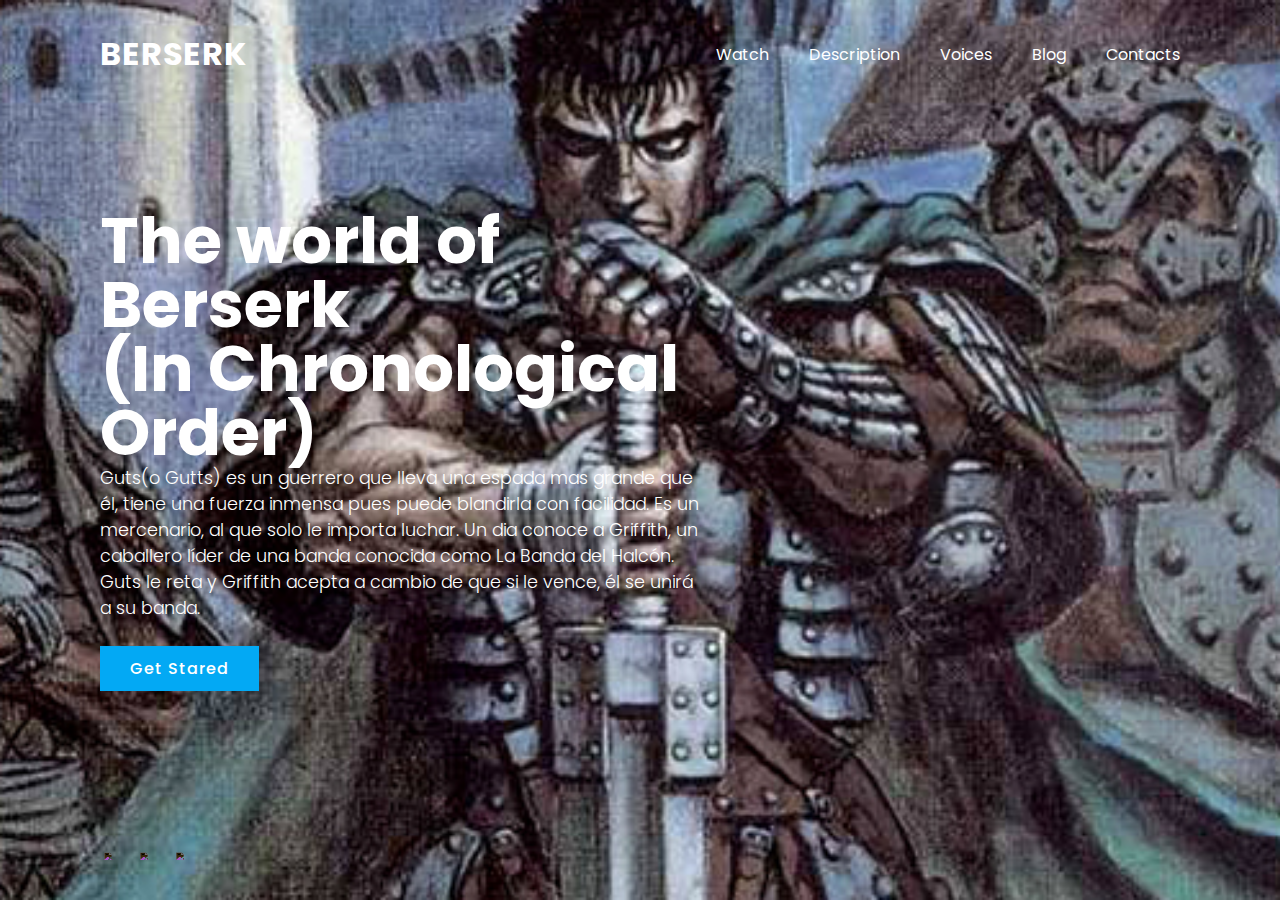
==== index.html @ 18582d55 "Landing page -Berserk" ====
<!DOCTYPE html>
<html lang="en">
<head>
    <meta charset="UTF-8">
    <meta http-equiv="X-UA-Compatible" content="IE=edge">
    <meta name="viewport" content="width=device-width, initial-scale=1.0">
    <title>Landing_page / Anime</title>
    <link rel="stylesheet" href="style.css">
</head>
<body>
    <section>
<header>

<a href="#" class="logo">Berserk</a>

<div class="toggleMenu" onclick="toggleMenu();">
</div>
<ul class="navigation">
<li><a href="#">Watch</a></li>
<li><a href="#">Description</a></li>
<li><a href="#">Voices</a></li>
<li><a href="#">Blog</a></li>
<li><a href="#">Contacts</a></li>
</ul>
</header>

<div class="content">
    <div class="contentBx">
<h2> The world of Berserk 
    <br>
    (In Chronological Order) 
</h2>
<p>Guts(o Gutts) es un guerrero que lleva una espada mas grande que él, tiene una fuerza inmensa pues puede blandirla con facilidad. Es un mercenario, al que solo le importa luchar. Un dia conoce a Griffith, un caballero líder de una banda conocida como La Banda del Halcón. Guts le reta y Griffith acepta a cambio de que si le vence, él se unirá a su banda.

</p>
<br>
<a href="#">Get Stared</a>
    </div>

</div>

<ul class="sci">
    <li><a href="#"><img src="https://dl.dropbox.com/s/bi5geh57hfbrmwg/facebook.png?dl=0"></a></li>
    <li><a href="#"><img src="https://dl.dropbox.com/s/4uwk1na2w2hc22i/twitter.png?dl=0"></a></li>
    <li><a href="#"><img src="https://dl.dropbox.com/s/v54pjdarru5m47v/instagram.png?dl=0"></a></li>
</ul>
    </section>

    <script type="text/javascript">
function toggleMenu(){

    const toggleMenu=document.querySelector('.toggleMenu');
    const navigation=document.querySelector('.navigation');
    toggleMenu.classList.toggle('active');
    navigation.classList.toggle('active');

}

    </script>

</body>
</html>
---- style.css ----
@import url('https://fonts.googleapis.com/css?family=Poppins:200,300,400,500,600,700,800,900&display=swap');

*{

    margin: 0;
    padding: 0;
    box-sizing: border-box;
}


body{
color: white;
font-family: 'Poppins', Sans-Serif;

}





section{



    position: relative;
    width: 100%;
    min-height: 100vh;
    background:url(/img/»Berserk«-Manga-continúa-con-un-nuevo-capítulo.jpg);

    background-size: cover;
    background-position: center;
    display: flex;
    justify-content: flex-start;
    align-items: center;
    padding: 100px;
}

header{

    position: absolute;
    top:0;
    left: 0;
    width: 100%;
padding: 30px 100px;
display: flex;
justify-content: space-between;
align-items: center;
}
a{
    color: white;
}

header .logo{

    position: relative;
    font-size: 2em;
    color: #fff;
    text-transform: uppercase;
    font-weight: 700;
    text-decoration: none;
    letter-spacing: 1px;
}
header .navigation{

    position: relative;
    display: flex;
}

header .navigation li{

    list-style: none;
}

header .navigation li a{

    display: inline-block;
    color: #fff;
    margin-left: 40px;
    text-decoration: none;
}

header .navigation li a:hover{

    color: #03a9f4;
}

.content{

    max-width: 600px;
}
.content .contentBx h2{

    font-size: 4em;
    color: #fff;
    line-height: 1em;
}

.content .contentBx p{

    font-size: 1.1em;
    color: #fff;
    font-weight: 300;
    margin-inline-end:  20px 0;
}


.content .contentBx a{

display: inline-block;
padding:  10px 30px;
background: #03a9f4;
color: #fff;
text-decoration: none;
font-weight: 500;
letter-spacing: 1px;
}


.sci{

    position: absolute;
    bottom: 30px;
    display: flex;
}

.sci li{
    list-style: none;
    display: flex;
    justify-content: center;
    align-items: center;

}


.sci li a{

    position: relative;
    display: inline-block;
    margin-right: 20px;
    filter: invert(1);
    transform: scale(0.5);
}


@media (max-width:991px) {
    
header{

    padding: 15px 40px;

}

section{
    padding: 40px;
      background: url(img/BERSERK-cover-illustration-by-cristiansanchezart-01-b-original.jpg);
      background-size: cover;
      background-position: center;

}


.content .contentBx h2{

    font-size: 2.5em;
}

.content .contentBx p{

    font-size: 1em;
}


header .navigation{

    position: fixed;
    top: 0;
    left: 0;
    right: 0;
    bottom: 0;
    background: #000;
    z-index: 10;
    display: none;
    justify-content: center;
    align-items: center;
    flex-direction: column;
}



header .navigation.active{
    display: flex;
}

header .navigation li a{

    font-size: 24px;
 margin: 10px 0;
}

.toggleMenu{

    position: relative;
    width: 30px;
    height: 30px;
    background: url(https://dl.dropbox.com/s/lzknlahhl597pzf/menu.png?dl=0);
background-position: center;
background-size: no-repeat;
cursor: pointer;
z-index: 11;
}

.toggleMenu.active{
    background: url(https://dl.dropbox.com/s/c6zx7eq6wtx3vwf/close.png?dl=0);
    background-position: center;
    background-size: 25px;
    background-size: no-repeat;

}



}
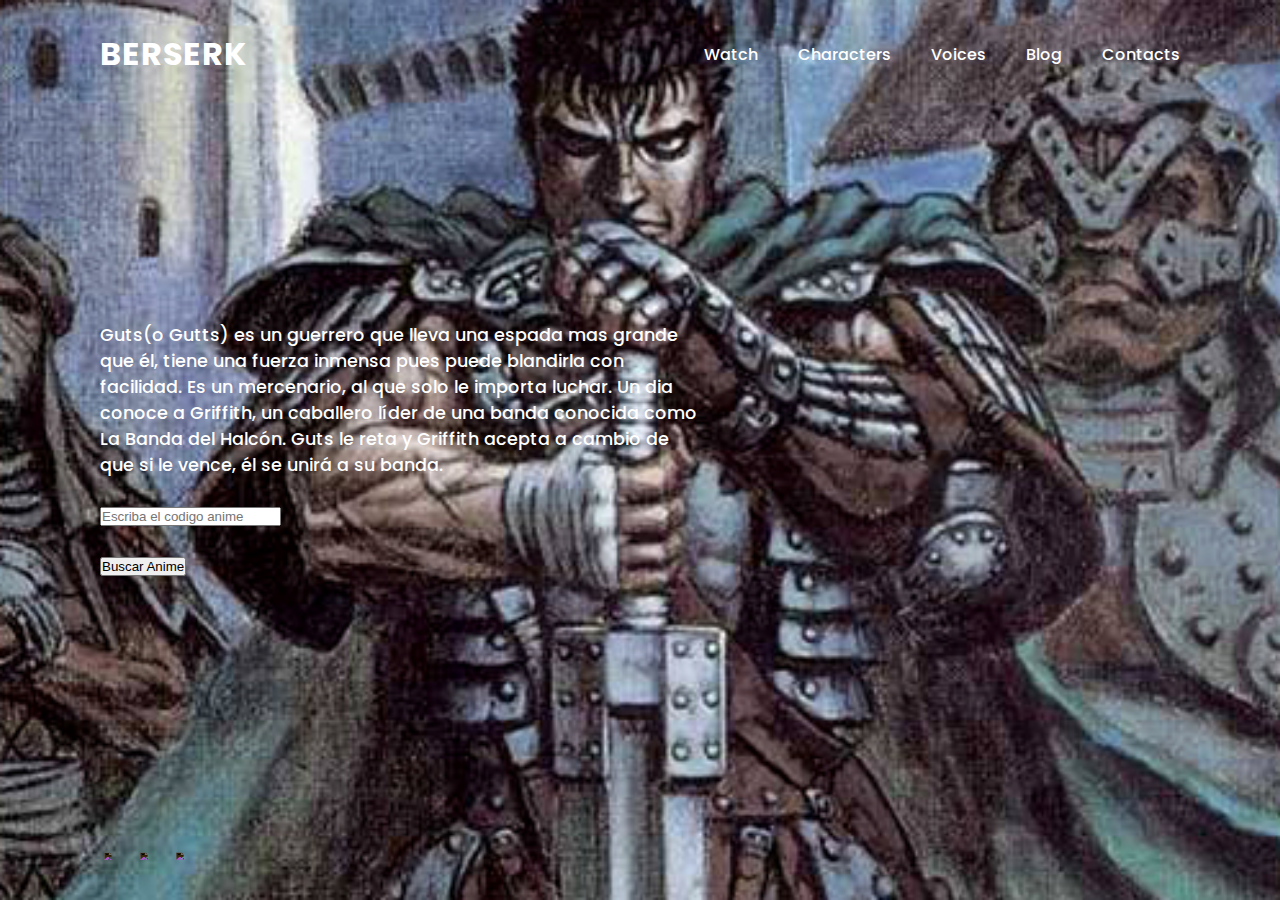
==== commit 0f2bad98: "Enlace con api y nuevo enlace a characters" ====
--- a/index.html
+++ b/index.html
@@ -6,18 +6,25 @@
     <meta name="viewport" content="width=device-width, initial-scale=1.0">
     <title>Landing_page / Anime</title>
     <link rel="stylesheet" href="style.css">
+    <script
+    src="https://code.jquery.com/jquery-3.0.0.js"
+ 
+    crossorigin="anonymous"></script>
+    
+    <link rel="stylesheet" href="https://cdn.jsdelivr.net/npm/bootstrap@5.1.3/dist/css/bootstrap.min.css" integrity="sha384-1BmE4kWBq78iYhFldvKuhfTAU6auU8tT94WrHftjDbrCEXSU1oBoqyl2QvZ6jIW3" crossorigin="anonymous">
 </head>
 <body>
-    <section>
+    <section id="sectioning">
+   
 <header>
 
-<a href="#" class="logo">Berserk</a>
+<a href="#" class="logo" id="title">Berserk</a>
 
 <div class="toggleMenu" onclick="toggleMenu();">
 </div>
 <ul class="navigation">
 <li><a href="#">Watch</a></li>
-<li><a href="#">Description</a></li>
+<li><a  href="personajes.html">Characters</a></li>
 <li><a href="#">Voices</a></li>
 <li><a href="#">Blog</a></li>
 <li><a href="#">Contacts</a></li>
@@ -26,15 +33,21 @@
 
 <div class="content">
     <div class="contentBx">
-<h2> The world of Berserk 
-    <br>
-    (In Chronological Order) 
+<h2 id="orginal">
+   
 </h2>
-<p>Guts(o Gutts) es un guerrero que lleva una espada mas grande que él, tiene una fuerza inmensa pues puede blandirla con facilidad. Es un mercenario, al que solo le importa luchar. Un dia conoce a Griffith, un caballero líder de una banda conocida como La Banda del Halcón. Guts le reta y Griffith acepta a cambio de que si le vence, él se unirá a su banda.
+<small id="year" style="color: white"></small>
+<p id="description">Guts(o Gutts) es un guerrero que lleva una espada mas grande que él, tiene una fuerza inmensa pues puede blandirla con facilidad. Es un mercenario, al que solo le importa luchar. Un dia conoce a Griffith, un caballero líder de una banda conocida como La Banda del Halcón. Guts le reta y Griffith acepta a cambio de que si le vence, él se unirá a su banda.
 
 </p>
+
+
 <br>
-<a href="#">Get Stared</a>
+
+<input type="text" class="form-control" placeholder="Escriba el codigo anime" id="search" >
+<br>
+<br>
+<button class="text-whie btn bg-primary" id="but"  onclick="obtener();" >Buscar Anime
     </div>
 
 </div>
@@ -59,4 +72,5 @@
     </script>
 
 </body>
+<script src="api.js"></script>
 </html>--- a/style.css
+++ b/style.css
@@ -18,7 +18,6 @@
 
 
 
-
 section{
 
 
@@ -28,6 +27,7 @@
     min-height: 100vh;
     background:url(/img/»Berserk«-Manga-continúa-con-un-nuevo-capítulo.jpg);
 
+ font-weight: 500;
     background-size: cover;
     background-position: center;
     display: flex;
@@ -35,6 +35,7 @@
     align-items: center;
     padding: 100px;
 }
+
 
 header{
 
@@ -100,7 +101,7 @@
 
     font-size: 1.1em;
     color: #fff;
-    font-weight: 300;
+    font-weight: 500;
     margin-inline-end:  20px 0;
 }
 
